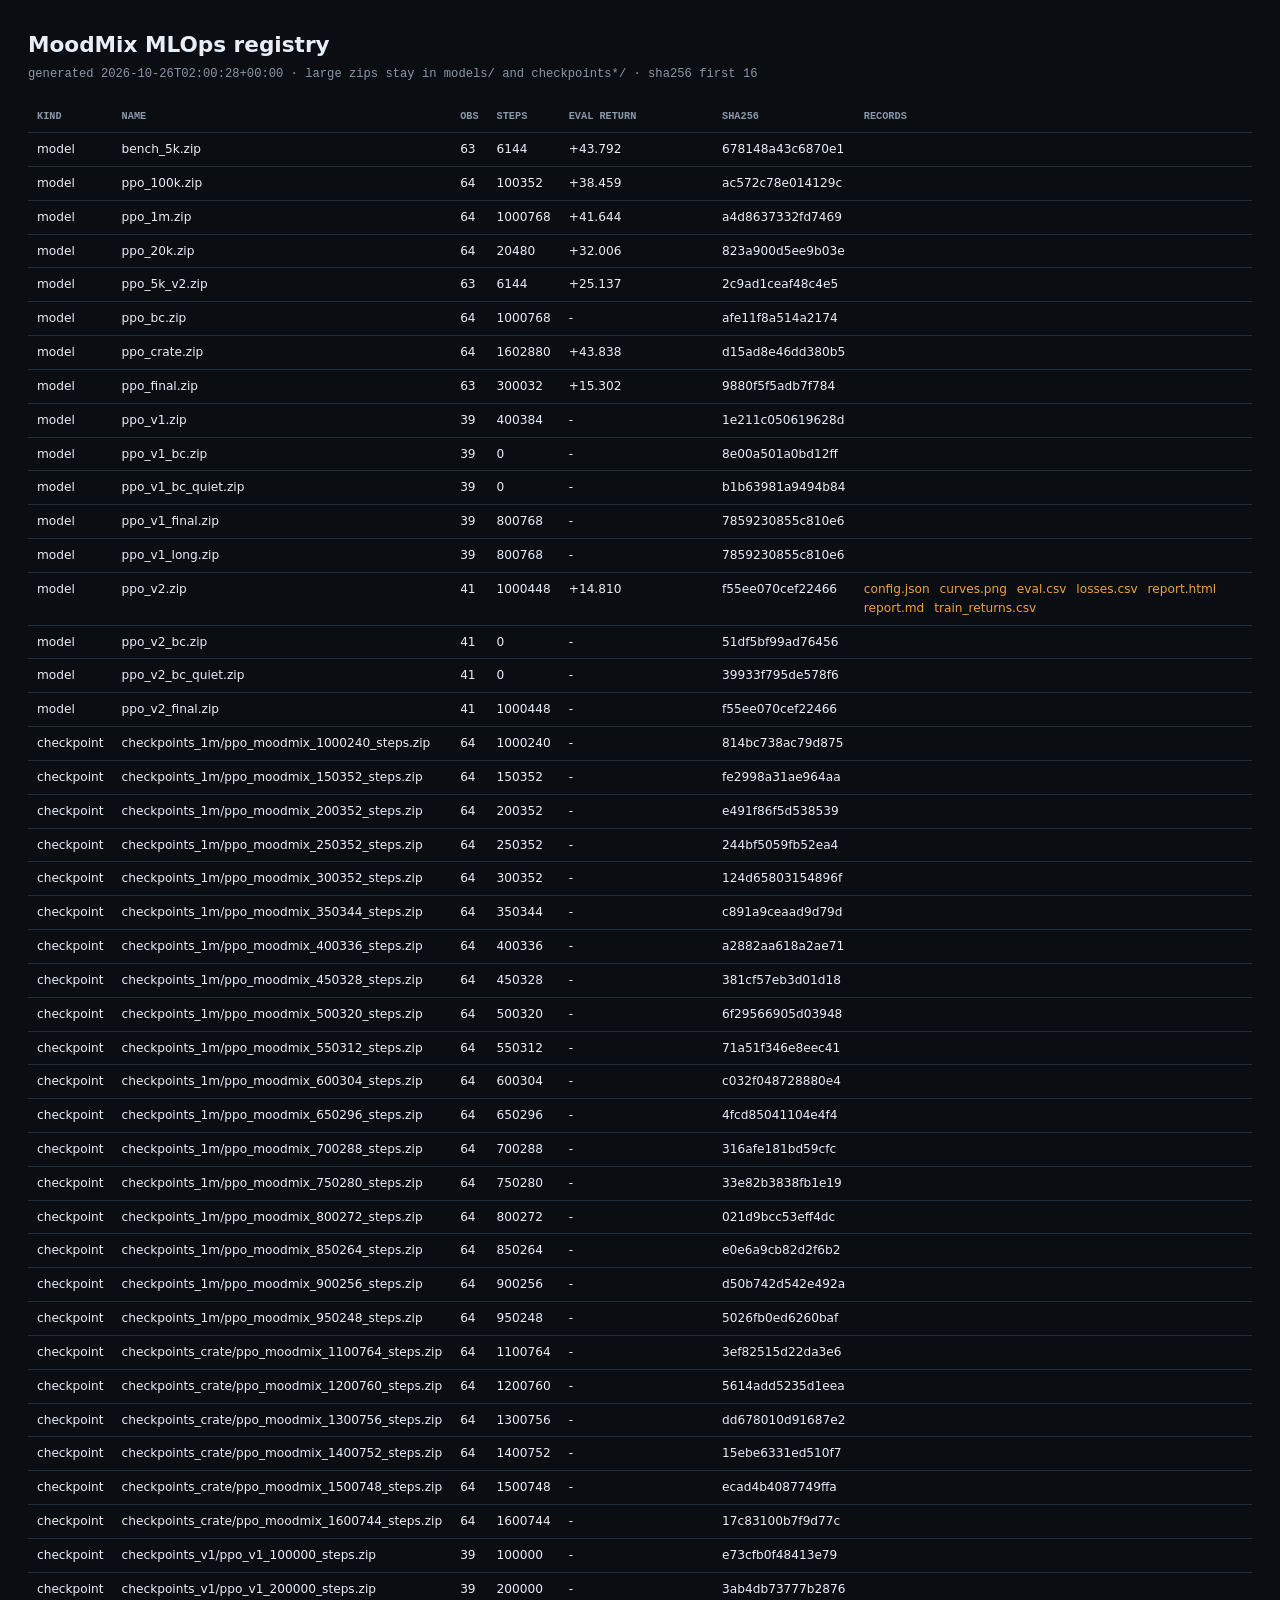
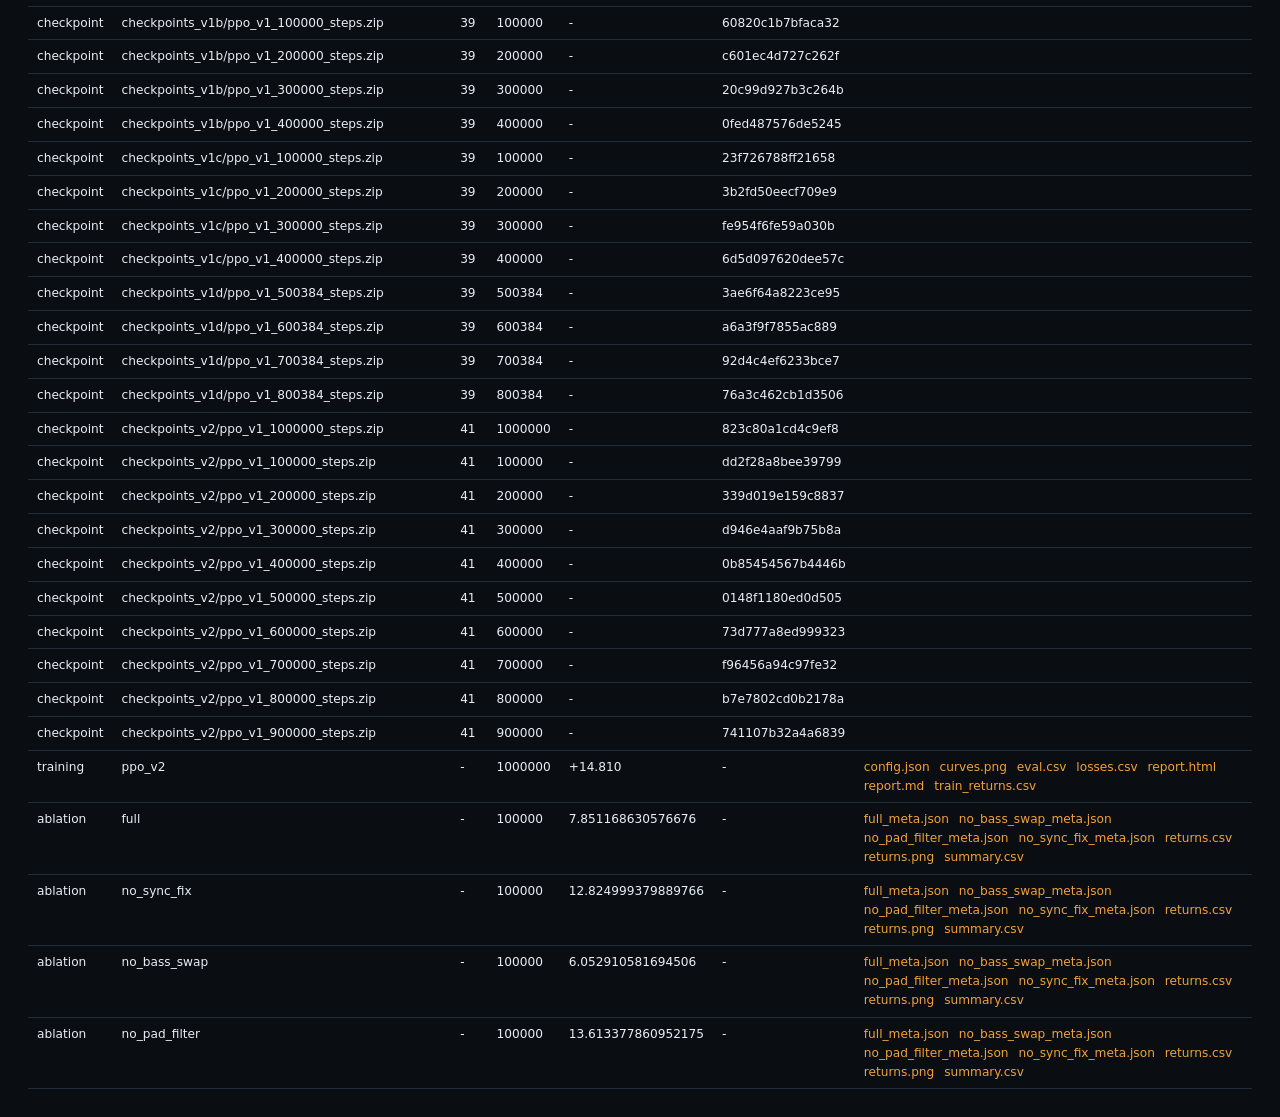
==== mlops/index.html @ 178e728e "Add vocal-aware DJSet-v2, folder scanning, MLOps registry and explainer - add vocal/lyric features, " ====
<!doctype html><html lang="en"><head><meta charset="utf-8">
<title>MoodMix MLOps registry</title>
<style>
body{background:#0a0d12;color:#e8eef6;font-family:system-ui,sans-serif;
margin:0;padding:28px;line-height:1.55}
.wrap{max-width:1400px;margin:0 auto} h1{font-size:1.35rem;margin:0 0 4px}
.sub{color:#8a97a8;font-family:ui-monospace,monospace;font-size:.76rem;
margin-bottom:18px} table{border-collapse:collapse;width:100%;font-size:.76rem}
th,td{border-bottom:1px solid #222d3b;padding:7px 9px;text-align:left;
vertical-align:top} th{font-family:ui-monospace,monospace;font-size:.64rem;
text-transform:uppercase;color:#8a97a8} a{color:#f0a13a;margin-right:6px;
text-decoration:none} a:hover{text-decoration:underline}
</style></head><body><div class="wrap">
<h1>MoodMix MLOps registry</h1>
<div class="sub">generated 2026-10-26T02:00:28+00:00 · large zips stay in models/ and checkpoints*/ · sha256 first 16</div>
<table><tr><th>kind</th><th>name</th><th>obs</th><th>steps</th>
<th>eval return</th><th>sha256</th><th>records</th></tr>
<tr><td>model</td><td>bench_5k.zip</td><td>63</td><td>6144</td><td>+43.792</td><td>678148a43c6870e1</td><td></td></tr><tr><td>model</td><td>ppo_100k.zip</td><td>64</td><td>100352</td><td>+38.459</td><td>ac572c78e014129c</td><td></td></tr><tr><td>model</td><td>ppo_1m.zip</td><td>64</td><td>1000768</td><td>+41.644</td><td>a4d8637332fd7469</td><td></td></tr><tr><td>model</td><td>ppo_20k.zip</td><td>64</td><td>20480</td><td>+32.006</td><td>823a900d5ee9b03e</td><td></td></tr><tr><td>model</td><td>ppo_5k_v2.zip</td><td>63</td><td>6144</td><td>+25.137</td><td>2c9ad1ceaf48c4e5</td><td></td></tr><tr><td>model</td><td>ppo_bc.zip</td><td>64</td><td>1000768</td><td>-</td><td>afe11f8a514a2174</td><td></td></tr><tr><td>model</td><td>ppo_crate.zip</td><td>64</td><td>1602880</td><td>+43.838</td><td>d15ad8e46dd380b5</td><td></td></tr><tr><td>model</td><td>ppo_final.zip</td><td>63</td><td>300032</td><td>+15.302</td><td>9880f5f5adb7f784</td><td></td></tr><tr><td>model</td><td>ppo_v1.zip</td><td>39</td><td>400384</td><td>-</td><td>1e211c050619628d</td><td></td></tr><tr><td>model</td><td>ppo_v1_bc.zip</td><td>39</td><td>0</td><td>-</td><td>8e00a501a0bd12ff</td><td></td></tr><tr><td>model</td><td>ppo_v1_bc_quiet.zip</td><td>39</td><td>0</td><td>-</td><td>b1b63981a9494b84</td><td></td></tr><tr><td>model</td><td>ppo_v1_final.zip</td><td>39</td><td>800768</td><td>-</td><td>7859230855c810e6</td><td></td></tr><tr><td>model</td><td>ppo_v1_long.zip</td><td>39</td><td>800768</td><td>-</td><td>7859230855c810e6</td><td></td></tr><tr><td>model</td><td>ppo_v2.zip</td><td>41</td><td>1000448</td><td>+14.810</td><td>f55ee070cef22466</td><td><a href='records/ppo_v2/config.json'>config.json</a> <a href='records/ppo_v2/curves.png'>curves.png</a> <a href='records/ppo_v2/eval.csv'>eval.csv</a> <a href='records/ppo_v2/losses.csv'>losses.csv</a> <a href='records/ppo_v2/report.html'>report.html</a> <a href='records/ppo_v2/report.md'>report.md</a> <a href='records/ppo_v2/train_returns.csv'>train_returns.csv</a> </td></tr><tr><td>model</td><td>ppo_v2_bc.zip</td><td>41</td><td>0</td><td>-</td><td>51df5bf99ad76456</td><td></td></tr><tr><td>model</td><td>ppo_v2_bc_quiet.zip</td><td>41</td><td>0</td><td>-</td><td>39933f795de578f6</td><td></td></tr><tr><td>model</td><td>ppo_v2_final.zip</td><td>41</td><td>1000448</td><td>-</td><td>f55ee070cef22466</td><td></td></tr><tr><td>checkpoint</td><td>checkpoints_1m/ppo_moodmix_1000240_steps.zip</td><td>64</td><td>1000240</td><td>-</td><td>814bc738ac79d875</td><td></td></tr><tr><td>checkpoint</td><td>checkpoints_1m/ppo_moodmix_150352_steps.zip</td><td>64</td><td>150352</td><td>-</td><td>fe2998a31ae964aa</td><td></td></tr><tr><td>checkpoint</td><td>checkpoints_1m/ppo_moodmix_200352_steps.zip</td><td>64</td><td>200352</td><td>-</td><td>e491f86f5d538539</td><td></td></tr><tr><td>checkpoint</td><td>checkpoints_1m/ppo_moodmix_250352_steps.zip</td><td>64</td><td>250352</td><td>-</td><td>244bf5059fb52ea4</td><td></td></tr><tr><td>checkpoint</td><td>checkpoints_1m/ppo_moodmix_300352_steps.zip</td><td>64</td><td>300352</td><td>-</td><td>124d65803154896f</td><td></td></tr><tr><td>checkpoint</td><td>checkpoints_1m/ppo_moodmix_350344_steps.zip</td><td>64</td><td>350344</td><td>-</td><td>c891a9ceaad9d79d</td><td></td></tr><tr><td>checkpoint</td><td>checkpoints_1m/ppo_moodmix_400336_steps.zip</td><td>64</td><td>400336</td><td>-</td><td>a2882aa618a2ae71</td><td></td></tr><tr><td>checkpoint</td><td>checkpoints_1m/ppo_moodmix_450328_steps.zip</td><td>64</td><td>450328</td><td>-</td><td>381cf57eb3d01d18</td><td></td></tr><tr><td>checkpoint</td><td>checkpoints_1m/ppo_moodmix_500320_steps.zip</td><td>64</td><td>500320</td><td>-</td><td>6f29566905d03948</td><td></td></tr><tr><td>checkpoint</td><td>checkpoints_1m/ppo_moodmix_550312_steps.zip</td><td>64</td><td>550312</td><td>-</td><td>71a51f346e8eec41</td><td></td></tr><tr><td>checkpoint</td><td>checkpoints_1m/ppo_moodmix_600304_steps.zip</td><td>64</td><td>600304</td><td>-</td><td>c032f048728880e4</td><td></td></tr><tr><td>checkpoint</td><td>checkpoints_1m/ppo_moodmix_650296_steps.zip</td><td>64</td><td>650296</td><td>-</td><td>4fcd85041104e4f4</td><td></td></tr><tr><td>checkpoint</td><td>checkpoints_1m/ppo_moodmix_700288_steps.zip</td><td>64</td><td>700288</td><td>-</td><td>316afe181bd59cfc</td><td></td></tr><tr><td>checkpoint</td><td>checkpoints_1m/ppo_moodmix_750280_steps.zip</td><td>64</td><td>750280</td><td>-</td><td>33e82b3838fb1e19</td><td></td></tr><tr><td>checkpoint</td><td>checkpoints_1m/ppo_moodmix_800272_steps.zip</td><td>64</td><td>800272</td><td>-</td><td>021d9bcc53eff4dc</td><td></td></tr><tr><td>checkpoint</td><td>checkpoints_1m/ppo_moodmix_850264_steps.zip</td><td>64</td><td>850264</td><td>-</td><td>e0e6a9cb82d2f6b2</td><td></td></tr><tr><td>checkpoint</td><td>checkpoints_1m/ppo_moodmix_900256_steps.zip</td><td>64</td><td>900256</td><td>-</td><td>d50b742d542e492a</td><td></td></tr><tr><td>checkpoint</td><td>checkpoints_1m/ppo_moodmix_950248_steps.zip</td><td>64</td><td>950248</td><td>-</td><td>5026fb0ed6260baf</td><td></td></tr><tr><td>checkpoint</td><td>checkpoints_crate/ppo_moodmix_1100764_steps.zip</td><td>64</td><td>1100764</td><td>-</td><td>3ef82515d22da3e6</td><td></td></tr><tr><td>checkpoint</td><td>checkpoints_crate/ppo_moodmix_1200760_steps.zip</td><td>64</td><td>1200760</td><td>-</td><td>5614add5235d1eea</td><td></td></tr><tr><td>checkpoint</td><td>checkpoints_crate/ppo_moodmix_1300756_steps.zip</td><td>64</td><td>1300756</td><td>-</td><td>dd678010d91687e2</td><td></td></tr><tr><td>checkpoint</td><td>checkpoints_crate/ppo_moodmix_1400752_steps.zip</td><td>64</td><td>1400752</td><td>-</td><td>15ebe6331ed510f7</td><td></td></tr><tr><td>checkpoint</td><td>checkpoints_crate/ppo_moodmix_1500748_steps.zip</td><td>64</td><td>1500748</td><td>-</td><td>ecad4b4087749ffa</td><td></td></tr><tr><td>checkpoint</td><td>checkpoints_crate/ppo_moodmix_1600744_steps.zip</td><td>64</td><td>1600744</td><td>-</td><td>17c83100b7f9d77c</td><td></td></tr><tr><td>checkpoint</td><td>checkpoints_v1/ppo_v1_100000_steps.zip</td><td>39</td><td>100000</td><td>-</td><td>e73cfb0f48413e79</td><td></td></tr><tr><td>checkpoint</td><td>checkpoints_v1/ppo_v1_200000_steps.zip</td><td>39</td><td>200000</td><td>-</td><td>3ab4db73777b2876</td><td></td></tr><tr><td>checkpoint</td><td>checkpoints_v1b/ppo_v1_100000_steps.zip</td><td>39</td><td>100000</td><td>-</td><td>60820c1b7bfaca32</td><td></td></tr><tr><td>checkpoint</td><td>checkpoints_v1b/ppo_v1_200000_steps.zip</td><td>39</td><td>200000</td><td>-</td><td>c601ec4d727c262f</td><td></td></tr><tr><td>checkpoint</td><td>checkpoints_v1b/ppo_v1_300000_steps.zip</td><td>39</td><td>300000</td><td>-</td><td>20c99d927b3c264b</td><td></td></tr><tr><td>checkpoint</td><td>checkpoints_v1b/ppo_v1_400000_steps.zip</td><td>39</td><td>400000</td><td>-</td><td>0fed487576de5245</td><td></td></tr><tr><td>checkpoint</td><td>checkpoints_v1c/ppo_v1_100000_steps.zip</td><td>39</td><td>100000</td><td>-</td><td>23f726788ff21658</td><td></td></tr><tr><td>checkpoint</td><td>checkpoints_v1c/ppo_v1_200000_steps.zip</td><td>39</td><td>200000</td><td>-</td><td>3b2fd50eecf709e9</td><td></td></tr><tr><td>checkpoint</td><td>checkpoints_v1c/ppo_v1_300000_steps.zip</td><td>39</td><td>300000</td><td>-</td><td>fe954f6fe59a030b</td><td></td></tr><tr><td>checkpoint</td><td>checkpoints_v1c/ppo_v1_400000_steps.zip</td><td>39</td><td>400000</td><td>-</td><td>6d5d097620dee57c</td><td></td></tr><tr><td>checkpoint</td><td>checkpoints_v1d/ppo_v1_500384_steps.zip</td><td>39</td><td>500384</td><td>-</td><td>3ae6f64a8223ce95</td><td></td></tr><tr><td>checkpoint</td><td>checkpoints_v1d/ppo_v1_600384_steps.zip</td><td>39</td><td>600384</td><td>-</td><td>a6a3f9f7855ac889</td><td></td></tr><tr><td>checkpoint</td><td>checkpoints_v1d/ppo_v1_700384_steps.zip</td><td>39</td><td>700384</td><td>-</td><td>92d4c4ef6233bce7</td><td></td></tr><tr><td>checkpoint</td><td>checkpoints_v1d/ppo_v1_800384_steps.zip</td><td>39</td><td>800384</td><td>-</td><td>76a3c462cb1d3506</td><td></td></tr><tr><td>checkpoint</td><td>checkpoints_v2/ppo_v1_1000000_steps.zip</td><td>41</td><td>1000000</td><td>-</td><td>823c80a1cd4c9ef8</td><td></td></tr><tr><td>checkpoint</td><td>checkpoints_v2/ppo_v1_100000_steps.zip</td><td>41</td><td>100000</td><td>-</td><td>dd2f28a8bee39799</td><td></td></tr><tr><td>checkpoint</td><td>checkpoints_v2/ppo_v1_200000_steps.zip</td><td>41</td><td>200000</td><td>-</td><td>339d019e159c8837</td><td></td></tr><tr><td>checkpoint</td><td>checkpoints_v2/ppo_v1_300000_steps.zip</td><td>41</td><td>300000</td><td>-</td><td>d946e4aaf9b75b8a</td><td></td></tr><tr><td>checkpoint</td><td>checkpoints_v2/ppo_v1_400000_steps.zip</td><td>41</td><td>400000</td><td>-</td><td>0b85454567b4446b</td><td></td></tr><tr><td>checkpoint</td><td>checkpoints_v2/ppo_v1_500000_steps.zip</td><td>41</td><td>500000</td><td>-</td><td>0148f1180ed0d505</td><td></td></tr><tr><td>checkpoint</td><td>checkpoints_v2/ppo_v1_600000_steps.zip</td><td>41</td><td>600000</td><td>-</td><td>73d777a8ed999323</td><td></td></tr><tr><td>checkpoint</td><td>checkpoints_v2/ppo_v1_700000_steps.zip</td><td>41</td><td>700000</td><td>-</td><td>f96456a94c97fe32</td><td></td></tr><tr><td>checkpoint</td><td>checkpoints_v2/ppo_v1_800000_steps.zip</td><td>41</td><td>800000</td><td>-</td><td>b7e7802cd0b2178a</td><td></td></tr><tr><td>checkpoint</td><td>checkpoints_v2/ppo_v1_900000_steps.zip</td><td>41</td><td>900000</td><td>-</td><td>741107b32a4a6839</td><td></td></tr><tr><td>training</td><td>ppo_v2</td><td>-</td><td>1000000</td><td>+14.810</td><td>-</td><td><a href='records/ppo_v2/config.json'>config.json</a> <a href='records/ppo_v2/curves.png'>curves.png</a> <a href='records/ppo_v2/eval.csv'>eval.csv</a> <a href='records/ppo_v2/losses.csv'>losses.csv</a> <a href='records/ppo_v2/report.html'>report.html</a> <a href='records/ppo_v2/report.md'>report.md</a> <a href='records/ppo_v2/train_returns.csv'>train_returns.csv</a> </td></tr><tr><td>ablation</td><td>full</td><td>-</td><td>100000</td><td>7.851168630576676</td><td>-</td><td><a href='records/ablation/full_meta.json'>full_meta.json</a> <a href='records/ablation/no_bass_swap_meta.json'>no_bass_swap_meta.json</a> <a href='records/ablation/no_pad_filter_meta.json'>no_pad_filter_meta.json</a> <a href='records/ablation/no_sync_fix_meta.json'>no_sync_fix_meta.json</a> <a href='records/ablation/returns.csv'>returns.csv</a> <a href='records/ablation/returns.png'>returns.png</a> <a href='records/ablation/summary.csv'>summary.csv</a> </td></tr><tr><td>ablation</td><td>no_sync_fix</td><td>-</td><td>100000</td><td>12.824999379889766</td><td>-</td><td><a href='records/ablation/full_meta.json'>full_meta.json</a> <a href='records/ablation/no_bass_swap_meta.json'>no_bass_swap_meta.json</a> <a href='records/ablation/no_pad_filter_meta.json'>no_pad_filter_meta.json</a> <a href='records/ablation/no_sync_fix_meta.json'>no_sync_fix_meta.json</a> <a href='records/ablation/returns.csv'>returns.csv</a> <a href='records/ablation/returns.png'>returns.png</a> <a href='records/ablation/summary.csv'>summary.csv</a> </td></tr><tr><td>ablation</td><td>no_bass_swap</td><td>-</td><td>100000</td><td>6.052910581694506</td><td>-</td><td><a href='records/ablation/full_meta.json'>full_meta.json</a> <a href='records/ablation/no_bass_swap_meta.json'>no_bass_swap_meta.json</a> <a href='records/ablation/no_pad_filter_meta.json'>no_pad_filter_meta.json</a> <a href='records/ablation/no_sync_fix_meta.json'>no_sync_fix_meta.json</a> <a href='records/ablation/returns.csv'>returns.csv</a> <a href='records/ablation/returns.png'>returns.png</a> <a href='records/ablation/summary.csv'>summary.csv</a> </td></tr><tr><td>ablation</td><td>no_pad_filter</td><td>-</td><td>100000</td><td>13.613377860952175</td><td>-</td><td><a href='records/ablation/full_meta.json'>full_meta.json</a> <a href='records/ablation/no_bass_swap_meta.json'>no_bass_swap_meta.json</a> <a href='records/ablation/no_pad_filter_meta.json'>no_pad_filter_meta.json</a> <a href='records/ablation/no_sync_fix_meta.json'>no_sync_fix_meta.json</a> <a href='records/ablation/returns.csv'>returns.csv</a> <a href='records/ablation/returns.png'>returns.png</a> <a href='records/ablation/summary.csv'>summary.csv</a> </td></tr>
</table></div></body></html>
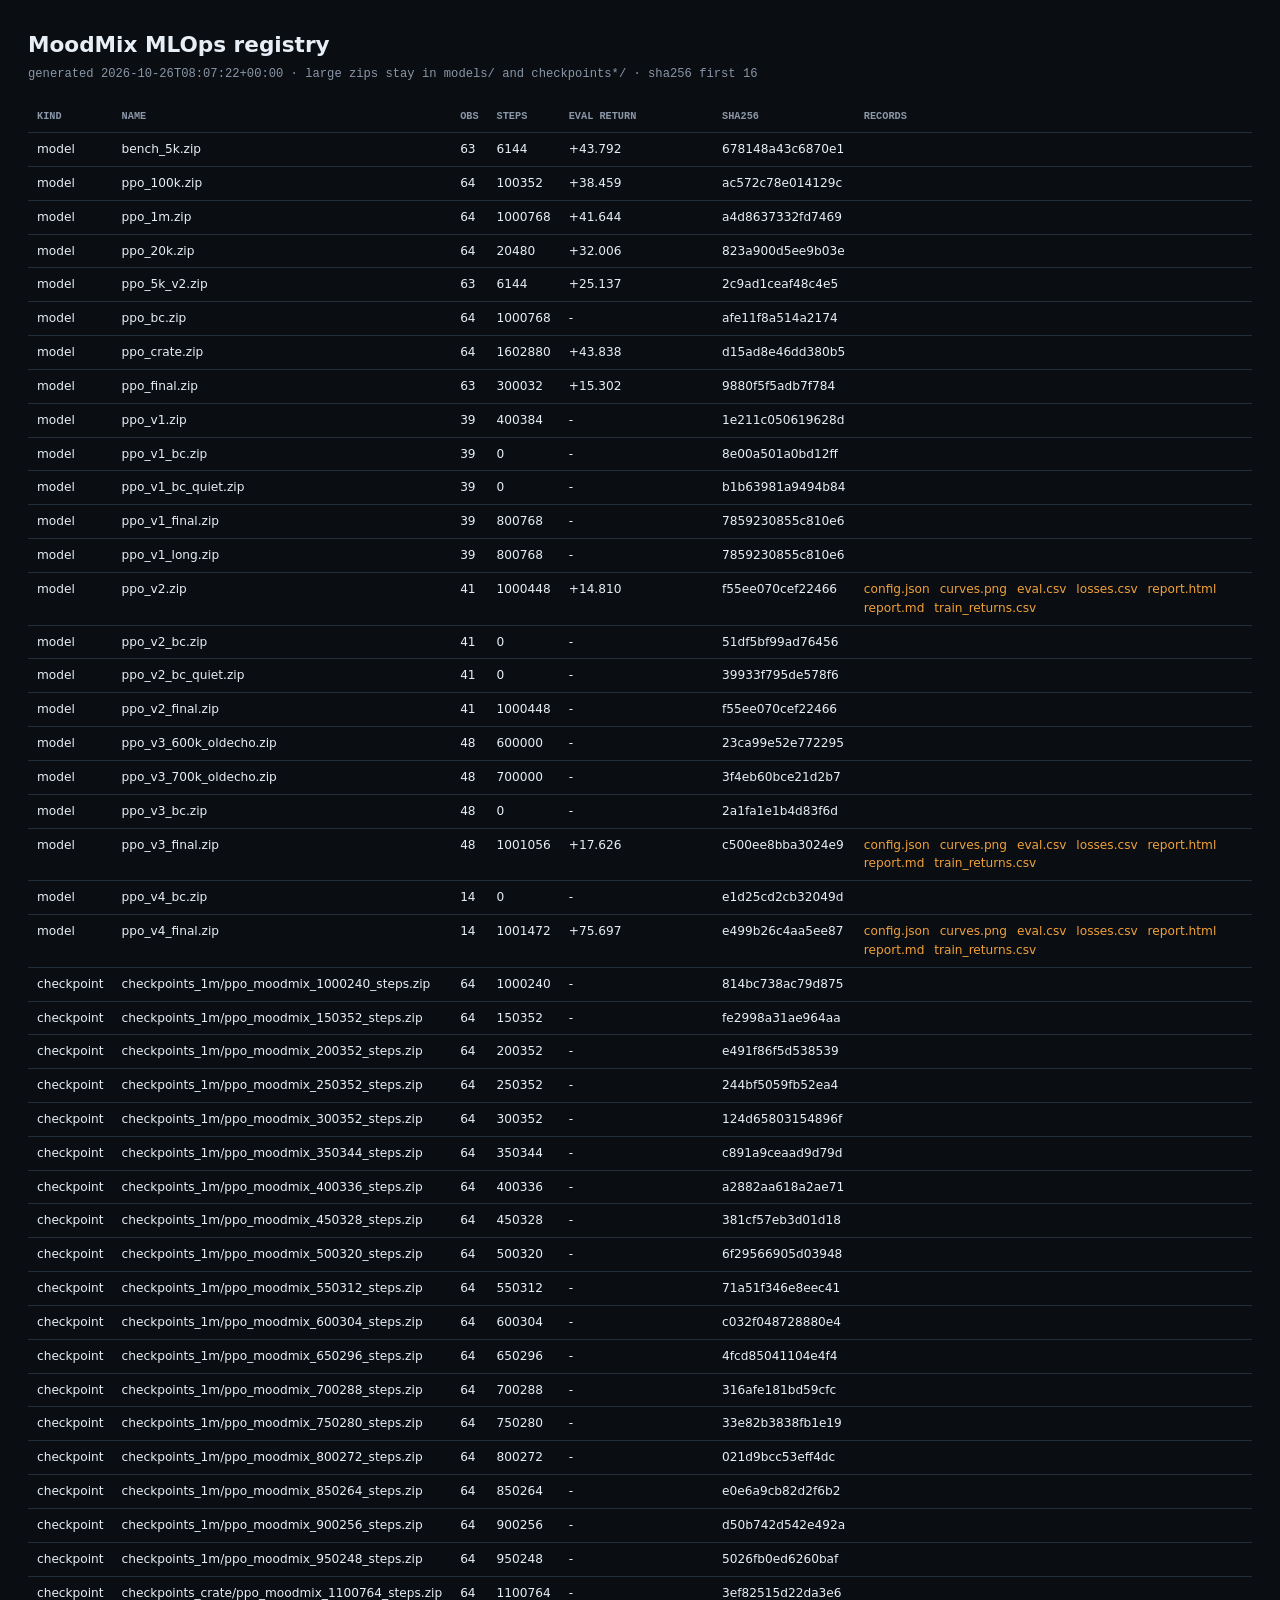
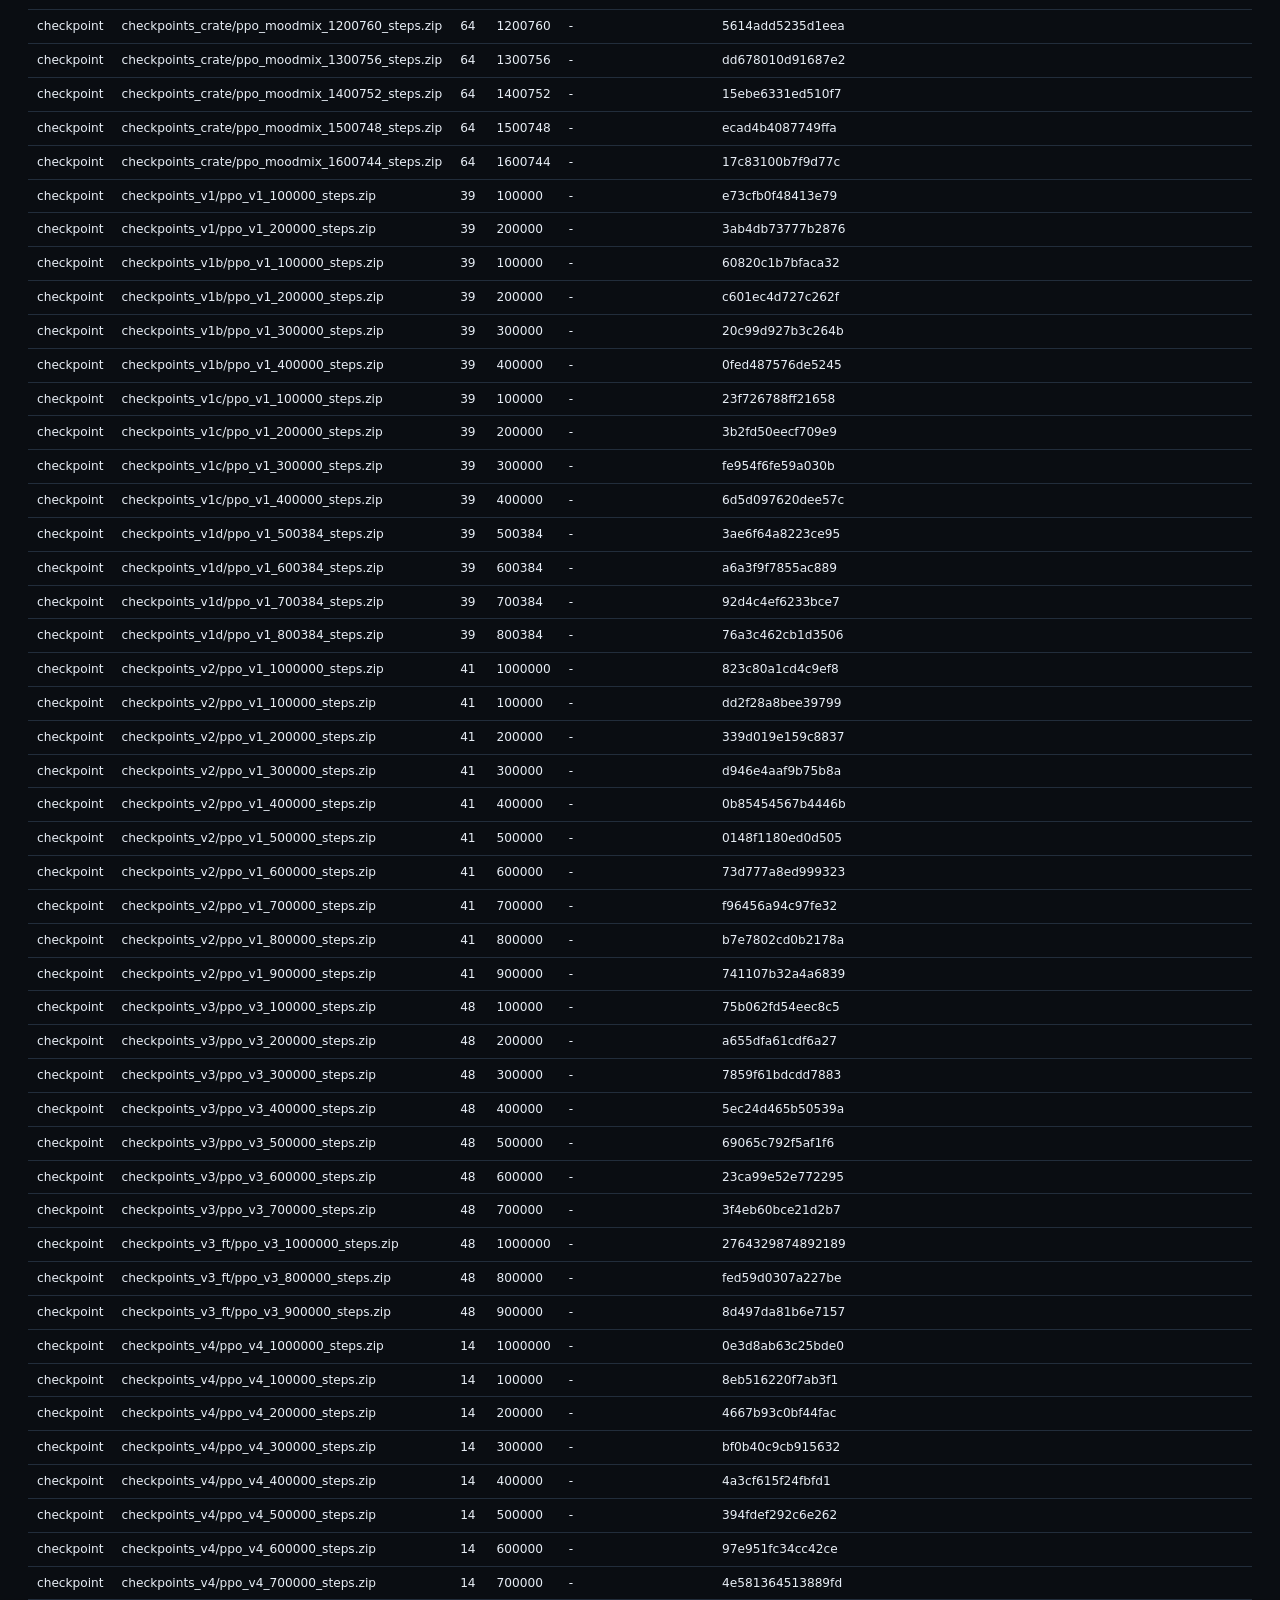
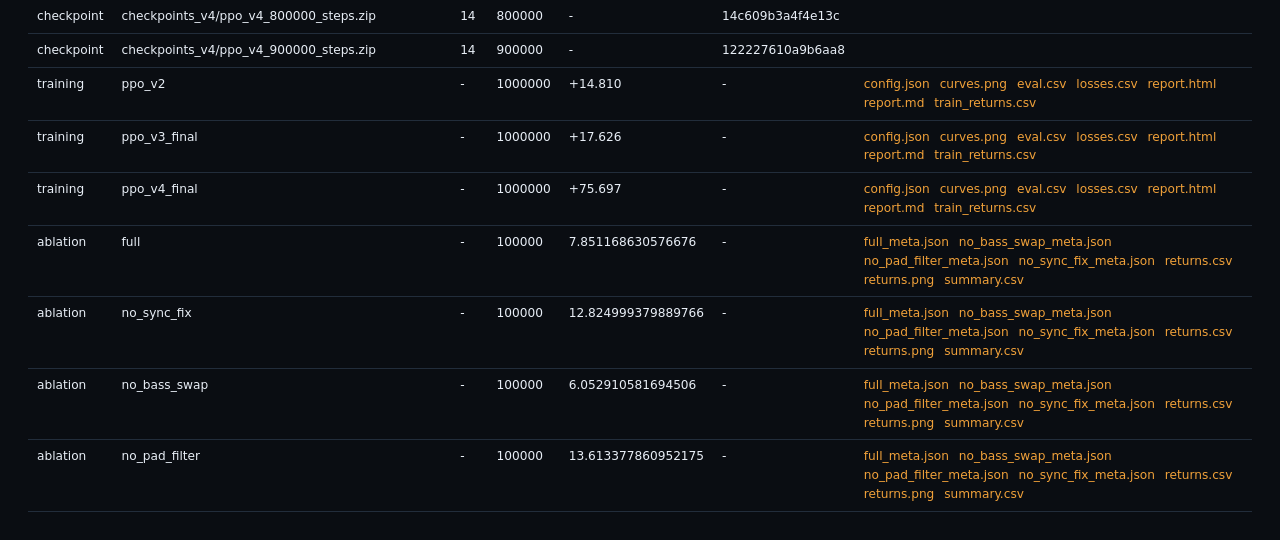
==== commit 1f20520e: "Add DJSet-v3, stem-remix v4, Spotify v2 import and transition-only booth DJSet-v3 adds drum stems, e" ====
--- a/mlops/index.html
+++ b/mlops/index.html
@@ -12,8 +12,8 @@
 text-decoration:none} a:hover{text-decoration:underline}
 </style></head><body><div class="wrap">
 <h1>MoodMix MLOps registry</h1>
-<div class="sub">generated 2026-10-26T02:00:28+00:00 · large zips stay in models/ and checkpoints*/ · sha256 first 16</div>
+<div class="sub">generated 2026-10-26T08:07:22+00:00 · large zips stay in models/ and checkpoints*/ · sha256 first 16</div>
 <table><tr><th>kind</th><th>name</th><th>obs</th><th>steps</th>
 <th>eval return</th><th>sha256</th><th>records</th></tr>
-<tr><td>model</td><td>bench_5k.zip</td><td>63</td><td>6144</td><td>+43.792</td><td>678148a43c6870e1</td><td></td></tr><tr><td>model</td><td>ppo_100k.zip</td><td>64</td><td>100352</td><td>+38.459</td><td>ac572c78e014129c</td><td></td></tr><tr><td>model</td><td>ppo_1m.zip</td><td>64</td><td>1000768</td><td>+41.644</td><td>a4d8637332fd7469</td><td></td></tr><tr><td>model</td><td>ppo_20k.zip</td><td>64</td><td>20480</td><td>+32.006</td><td>823a900d5ee9b03e</td><td></td></tr><tr><td>model</td><td>ppo_5k_v2.zip</td><td>63</td><td>6144</td><td>+25.137</td><td>2c9ad1ceaf48c4e5</td><td></td></tr><tr><td>model</td><td>ppo_bc.zip</td><td>64</td><td>1000768</td><td>-</td><td>afe11f8a514a2174</td><td></td></tr><tr><td>model</td><td>ppo_crate.zip</td><td>64</td><td>1602880</td><td>+43.838</td><td>d15ad8e46dd380b5</td><td></td></tr><tr><td>model</td><td>ppo_final.zip</td><td>63</td><td>300032</td><td>+15.302</td><td>9880f5f5adb7f784</td><td></td></tr><tr><td>model</td><td>ppo_v1.zip</td><td>39</td><td>400384</td><td>-</td><td>1e211c050619628d</td><td></td></tr><tr><td>model</td><td>ppo_v1_bc.zip</td><td>39</td><td>0</td><td>-</td><td>8e00a501a0bd12ff</td><td></td></tr><tr><td>model</td><td>ppo_v1_bc_quiet.zip</td><td>39</td><td>0</td><td>-</td><td>b1b63981a9494b84</td><td></td></tr><tr><td>model</td><td>ppo_v1_final.zip</td><td>39</td><td>800768</td><td>-</td><td>7859230855c810e6</td><td></td></tr><tr><td>model</td><td>ppo_v1_long.zip</td><td>39</td><td>800768</td><td>-</td><td>7859230855c810e6</td><td></td></tr><tr><td>model</td><td>ppo_v2.zip</td><td>41</td><td>1000448</td><td>+14.810</td><td>f55ee070cef22466</td><td><a href='records/ppo_v2/config.json'>config.json</a> <a href='records/ppo_v2/curves.png'>curves.png</a> <a href='records/ppo_v2/eval.csv'>eval.csv</a> <a href='records/ppo_v2/losses.csv'>losses.csv</a> <a href='records/ppo_v2/report.html'>report.html</a> <a href='records/ppo_v2/report.md'>report.md</a> <a href='records/ppo_v2/train_returns.csv'>train_returns.csv</a> </td></tr><tr><td>model</td><td>ppo_v2_bc.zip</td><td>41</td><td>0</td><td>-</td><td>51df5bf99ad76456</td><td></td></tr><tr><td>model</td><td>ppo_v2_bc_quiet.zip</td><td>41</td><td>0</td><td>-</td><td>39933f795de578f6</td><td></td></tr><tr><td>model</td><td>ppo_v2_final.zip</td><td>41</td><td>1000448</td><td>-</td><td>f55ee070cef22466</td><td></td></tr><tr><td>checkpoint</td><td>checkpoints_1m/ppo_moodmix_1000240_steps.zip</td><td>64</td><td>1000240</td><td>-</td><td>814bc738ac79d875</td><td></td></tr><tr><td>checkpoint</td><td>checkpoints_1m/ppo_moodmix_150352_steps.zip</td><td>64</td><td>150352</td><td>-</td><td>fe2998a31ae964aa</td><td></td></tr><tr><td>checkpoint</td><td>checkpoints_1m/ppo_moodmix_200352_steps.zip</td><td>64</td><td>200352</td><td>-</td><td>e491f86f5d538539</td><td></td></tr><tr><td>checkpoint</td><td>checkpoints_1m/ppo_moodmix_250352_steps.zip</td><td>64</td><td>250352</td><td>-</td><td>244bf5059fb52ea4</td><td></td></tr><tr><td>checkpoint</td><td>checkpoints_1m/ppo_moodmix_300352_steps.zip</td><td>64</td><td>300352</td><td>-</td><td>124d65803154896f</td><td></td></tr><tr><td>checkpoint</td><td>checkpoints_1m/ppo_moodmix_350344_steps.zip</td><td>64</td><td>350344</td><td>-</td><td>c891a9ceaad9d79d</td><td></td></tr><tr><td>checkpoint</td><td>checkpoints_1m/ppo_moodmix_400336_steps.zip</td><td>64</td><td>400336</td><td>-</td><td>a2882aa618a2ae71</td><td></td></tr><tr><td>checkpoint</td><td>checkpoints_1m/ppo_moodmix_450328_steps.zip</td><td>64</td><td>450328</td><td>-</td><td>381cf57eb3d01d18</td><td></td></tr><tr><td>checkpoint</td><td>checkpoints_1m/ppo_moodmix_500320_steps.zip</td><td>64</td><td>500320</td><td>-</td><td>6f29566905d03948</td><td></td></tr><tr><td>checkpoint</td><td>checkpoints_1m/ppo_moodmix_550312_steps.zip</td><td>64</td><td>550312</td><td>-</td><td>71a51f346e8eec41</td><td></td></tr><tr><td>checkpoint</td><td>checkpoints_1m/ppo_moodmix_600304_steps.zip</td><td>64</td><td>600304</td><td>-</td><td>c032f048728880e4</td><td></td></tr><tr><td>checkpoint</td><td>checkpoints_1m/ppo_moodmix_650296_steps.zip</td><td>64</td><td>650296</td><td>-</td><td>4fcd85041104e4f4</td><td></td></tr><tr><td>checkpoint</td><td>checkpoints_1m/ppo_moodmix_700288_steps.zip</td><td>64</td><td>700288</td><td>-</td><td>316afe181bd59cfc</td><td></td></tr><tr><td>checkpoint</td><td>checkpoints_1m/ppo_moodmix_750280_steps.zip</td><td>64</td><td>750280</td><td>-</td><td>33e82b3838fb1e19</td><td></td></tr><tr><td>checkpoint</td><td>checkpoints_1m/ppo_moodmix_800272_steps.zip</td><td>64</td><td>800272</td><td>-</td><td>021d9bcc53eff4dc</td><td></td></tr><tr><td>checkpoint</td><td>checkpoints_1m/ppo_moodmix_850264_steps.zip</td><td>64</td><td>850264</td><td>-</td><td>e0e6a9cb82d2f6b2</td><td></td></tr><tr><td>checkpoint</td><td>checkpoints_1m/ppo_moodmix_900256_steps.zip</td><td>64</td><td>900256</td><td>-</td><td>d50b742d542e492a</td><td></td></tr><tr><td>checkpoint</td><td>checkpoints_1m/ppo_moodmix_950248_steps.zip</td><td>64</td><td>950248</td><td>-</td><td>5026fb0ed6260baf</td><td></td></tr><tr><td>checkpoint</td><td>checkpoints_crate/ppo_moodmix_1100764_steps.zip</td><td>64</td><td>1100764</td><td>-</td><td>3ef82515d22da3e6</td><td></td></tr><tr><td>checkpoint</td><td>checkpoints_crate/ppo_moodmix_1200760_steps.zip</td><td>64</td><td>1200760</td><td>-</td><td>5614add5235d1eea</td><td></td></tr><tr><td>checkpoint</td><td>checkpoints_crate/ppo_moodmix_1300756_steps.zip</td><td>64</td><td>1300756</td><td>-</td><td>dd678010d91687e2</td><td></td></tr><tr><td>checkpoint</td><td>checkpoints_crate/ppo_moodmix_1400752_steps.zip</td><td>64</td><td>1400752</td><td>-</td><td>15ebe6331ed510f7</td><td></td></tr><tr><td>checkpoint</td><td>checkpoints_crate/ppo_moodmix_1500748_steps.zip</td><td>64</td><td>1500748</td><td>-</td><td>ecad4b4087749ffa</td><td></td></tr><tr><td>checkpoint</td><td>checkpoints_crate/ppo_moodmix_1600744_steps.zip</td><td>64</td><td>1600744</td><td>-</td><td>17c83100b7f9d77c</td><td></td></tr><tr><td>checkpoint</td><td>checkpoints_v1/ppo_v1_100000_steps.zip</td><td>39</td><td>100000</td><td>-</td><td>e73cfb0f48413e79</td><td></td></tr><tr><td>checkpoint</td><td>checkpoints_v1/ppo_v1_200000_steps.zip</td><td>39</td><td>200000</td><td>-</td><td>3ab4db73777b2876</td><td></td></tr><tr><td>checkpoint</td><td>checkpoints_v1b/ppo_v1_100000_steps.zip</td><td>39</td><td>100000</td><td>-</td><td>60820c1b7bfaca32</td><td></td></tr><tr><td>checkpoint</td><td>checkpoints_v1b/ppo_v1_200000_steps.zip</td><td>39</td><td>200000</td><td>-</td><td>c601ec4d727c262f</td><td></td></tr><tr><td>checkpoint</td><td>checkpoints_v1b/ppo_v1_300000_steps.zip</td><td>39</td><td>300000</td><td>-</td><td>20c99d927b3c264b</td><td></td></tr><tr><td>checkpoint</td><td>checkpoints_v1b/ppo_v1_400000_steps.zip</td><td>39</td><td>400000</td><td>-</td><td>0fed487576de5245</td><td></td></tr><tr><td>checkpoint</td><td>checkpoints_v1c/ppo_v1_100000_steps.zip</td><td>39</td><td>100000</td><td>-</td><td>23f726788ff21658</td><td></td></tr><tr><td>checkpoint</td><td>checkpoints_v1c/ppo_v1_200000_steps.zip</td><td>39</td><td>200000</td><td>-</td><td>3b2fd50eecf709e9</td><td></td></tr><tr><td>checkpoint</td><td>checkpoints_v1c/ppo_v1_300000_steps.zip</td><td>39</td><td>300000</td><td>-</td><td>fe954f6fe59a030b</td><td></td></tr><tr><td>checkpoint</td><td>checkpoints_v1c/ppo_v1_400000_steps.zip</td><td>39</td><td>400000</td><td>-</td><td>6d5d097620dee57c</td><td></td></tr><tr><td>checkpoint</td><td>checkpoints_v1d/ppo_v1_500384_steps.zip</td><td>39</td><td>500384</td><td>-</td><td>3ae6f64a8223ce95</td><td></td></tr><tr><td>checkpoint</td><td>checkpoints_v1d/ppo_v1_600384_steps.zip</td><td>39</td><td>600384</td><td>-</td><td>a6a3f9f7855ac889</td><td></td></tr><tr><td>checkpoint</td><td>checkpoints_v1d/ppo_v1_700384_steps.zip</td><td>39</td><td>700384</td><td>-</td><td>92d4c4ef6233bce7</td><td></td></tr><tr><td>checkpoint</td><td>checkpoints_v1d/ppo_v1_800384_steps.zip</td><td>39</td><td>800384</td><td>-</td><td>76a3c462cb1d3506</td><td></td></tr><tr><td>checkpoint</td><td>checkpoints_v2/ppo_v1_1000000_steps.zip</td><td>41</td><td>1000000</td><td>-</td><td>823c80a1cd4c9ef8</td><td></td></tr><tr><td>checkpoint</td><td>checkpoints_v2/ppo_v1_100000_steps.zip</td><td>41</td><td>100000</td><td>-</td><td>dd2f28a8bee39799</td><td></td></tr><tr><td>checkpoint</td><td>checkpoints_v2/ppo_v1_200000_steps.zip</td><td>41</td><td>200000</td><td>-</td><td>339d019e159c8837</td><td></td></tr><tr><td>checkpoint</td><td>checkpoints_v2/ppo_v1_300000_steps.zip</td><td>41</td><td>300000</td><td>-</td><td>d946e4aaf9b75b8a</td><td></td></tr><tr><td>checkpoint</td><td>checkpoints_v2/ppo_v1_400000_steps.zip</td><td>41</td><td>400000</td><td>-</td><td>0b85454567b4446b</td><td></td></tr><tr><td>checkpoint</td><td>checkpoints_v2/ppo_v1_500000_steps.zip</td><td>41</td><td>500000</td><td>-</td><td>0148f1180ed0d505</td><td></td></tr><tr><td>checkpoint</td><td>checkpoints_v2/ppo_v1_600000_steps.zip</td><td>41</td><td>600000</td><td>-</td><td>73d777a8ed999323</td><td></td></tr><tr><td>checkpoint</td><td>checkpoints_v2/ppo_v1_700000_steps.zip</td><td>41</td><td>700000</td><td>-</td><td>f96456a94c97fe32</td><td></td></tr><tr><td>checkpoint</td><td>checkpoints_v2/ppo_v1_800000_steps.zip</td><td>41</td><td>800000</td><td>-</td><td>b7e7802cd0b2178a</td><td></td></tr><tr><td>checkpoint</td><td>checkpoints_v2/ppo_v1_900000_steps.zip</td><td>41</td><td>900000</td><td>-</td><td>741107b32a4a6839</td><td></td></tr><tr><td>training</td><td>ppo_v2</td><td>-</td><td>1000000</td><td>+14.810</td><td>-</td><td><a href='records/ppo_v2/config.json'>config.json</a> <a href='records/ppo_v2/curves.png'>curves.png</a> <a href='records/ppo_v2/eval.csv'>eval.csv</a> <a href='records/ppo_v2/losses.csv'>losses.csv</a> <a href='records/ppo_v2/report.html'>report.html</a> <a href='records/ppo_v2/report.md'>report.md</a> <a href='records/ppo_v2/train_returns.csv'>train_returns.csv</a> </td></tr><tr><td>ablation</td><td>full</td><td>-</td><td>100000</td><td>7.851168630576676</td><td>-</td><td><a href='records/ablation/full_meta.json'>full_meta.json</a> <a href='records/ablation/no_bass_swap_meta.json'>no_bass_swap_meta.json</a> <a href='records/ablation/no_pad_filter_meta.json'>no_pad_filter_meta.json</a> <a href='records/ablation/no_sync_fix_meta.json'>no_sync_fix_meta.json</a> <a href='records/ablation/returns.csv'>returns.csv</a> <a href='records/ablation/returns.png'>returns.png</a> <a href='records/ablation/summary.csv'>summary.csv</a> </td></tr><tr><td>ablation</td><td>no_sync_fix</td><td>-</td><td>100000</td><td>12.824999379889766</td><td>-</td><td><a href='records/ablation/full_meta.json'>full_meta.json</a> <a href='records/ablation/no_bass_swap_meta.json'>no_bass_swap_meta.json</a> <a href='records/ablation/no_pad_filter_meta.json'>no_pad_filter_meta.json</a> <a href='records/ablation/no_sync_fix_meta.json'>no_sync_fix_meta.json</a> <a href='records/ablation/returns.csv'>returns.csv</a> <a href='records/ablation/returns.png'>returns.png</a> <a href='records/ablation/summary.csv'>summary.csv</a> </td></tr><tr><td>ablation</td><td>no_bass_swap</td><td>-</td><td>100000</td><td>6.052910581694506</td><td>-</td><td><a href='records/ablation/full_meta.json'>full_meta.json</a> <a href='records/ablation/no_bass_swap_meta.json'>no_bass_swap_meta.json</a> <a href='records/ablation/no_pad_filter_meta.json'>no_pad_filter_meta.json</a> <a href='records/ablation/no_sync_fix_meta.json'>no_sync_fix_meta.json</a> <a href='records/ablation/returns.csv'>returns.csv</a> <a href='records/ablation/returns.png'>returns.png</a> <a href='records/ablation/summary.csv'>summary.csv</a> </td></tr><tr><td>ablation</td><td>no_pad_filter</td><td>-</td><td>100000</td><td>13.613377860952175</td><td>-</td><td><a href='records/ablation/full_meta.json'>full_meta.json</a> <a href='records/ablation/no_bass_swap_meta.json'>no_bass_swap_meta.json</a> <a href='records/ablation/no_pad_filter_meta.json'>no_pad_filter_meta.json</a> <a href='records/ablation/no_sync_fix_meta.json'>no_sync_fix_meta.json</a> <a href='records/ablation/returns.csv'>returns.csv</a> <a href='records/ablation/returns.png'>returns.png</a> <a href='records/ablation/summary.csv'>summary.csv</a> </td></tr>
+<tr><td>model</td><td>bench_5k.zip</td><td>63</td><td>6144</td><td>+43.792</td><td>678148a43c6870e1</td><td></td></tr><tr><td>model</td><td>ppo_100k.zip</td><td>64</td><td>100352</td><td>+38.459</td><td>ac572c78e014129c</td><td></td></tr><tr><td>model</td><td>ppo_1m.zip</td><td>64</td><td>1000768</td><td>+41.644</td><td>a4d8637332fd7469</td><td></td></tr><tr><td>model</td><td>ppo_20k.zip</td><td>64</td><td>20480</td><td>+32.006</td><td>823a900d5ee9b03e</td><td></td></tr><tr><td>model</td><td>ppo_5k_v2.zip</td><td>63</td><td>6144</td><td>+25.137</td><td>2c9ad1ceaf48c4e5</td><td></td></tr><tr><td>model</td><td>ppo_bc.zip</td><td>64</td><td>1000768</td><td>-</td><td>afe11f8a514a2174</td><td></td></tr><tr><td>model</td><td>ppo_crate.zip</td><td>64</td><td>1602880</td><td>+43.838</td><td>d15ad8e46dd380b5</td><td></td></tr><tr><td>model</td><td>ppo_final.zip</td><td>63</td><td>300032</td><td>+15.302</td><td>9880f5f5adb7f784</td><td></td></tr><tr><td>model</td><td>ppo_v1.zip</td><td>39</td><td>400384</td><td>-</td><td>1e211c050619628d</td><td></td></tr><tr><td>model</td><td>ppo_v1_bc.zip</td><td>39</td><td>0</td><td>-</td><td>8e00a501a0bd12ff</td><td></td></tr><tr><td>model</td><td>ppo_v1_bc_quiet.zip</td><td>39</td><td>0</td><td>-</td><td>b1b63981a9494b84</td><td></td></tr><tr><td>model</td><td>ppo_v1_final.zip</td><td>39</td><td>800768</td><td>-</td><td>7859230855c810e6</td><td></td></tr><tr><td>model</td><td>ppo_v1_long.zip</td><td>39</td><td>800768</td><td>-</td><td>7859230855c810e6</td><td></td></tr><tr><td>model</td><td>ppo_v2.zip</td><td>41</td><td>1000448</td><td>+14.810</td><td>f55ee070cef22466</td><td><a href='records/ppo_v2/config.json'>config.json</a> <a href='records/ppo_v2/curves.png'>curves.png</a> <a href='records/ppo_v2/eval.csv'>eval.csv</a> <a href='records/ppo_v2/losses.csv'>losses.csv</a> <a href='records/ppo_v2/report.html'>report.html</a> <a href='records/ppo_v2/report.md'>report.md</a> <a href='records/ppo_v2/train_returns.csv'>train_returns.csv</a> </td></tr><tr><td>model</td><td>ppo_v2_bc.zip</td><td>41</td><td>0</td><td>-</td><td>51df5bf99ad76456</td><td></td></tr><tr><td>model</td><td>ppo_v2_bc_quiet.zip</td><td>41</td><td>0</td><td>-</td><td>39933f795de578f6</td><td></td></tr><tr><td>model</td><td>ppo_v2_final.zip</td><td>41</td><td>1000448</td><td>-</td><td>f55ee070cef22466</td><td></td></tr><tr><td>model</td><td>ppo_v3_600k_oldecho.zip</td><td>48</td><td>600000</td><td>-</td><td>23ca99e52e772295</td><td></td></tr><tr><td>model</td><td>ppo_v3_700k_oldecho.zip</td><td>48</td><td>700000</td><td>-</td><td>3f4eb60bce21d2b7</td><td></td></tr><tr><td>model</td><td>ppo_v3_bc.zip</td><td>48</td><td>0</td><td>-</td><td>2a1fa1e1b4d83f6d</td><td></td></tr><tr><td>model</td><td>ppo_v3_final.zip</td><td>48</td><td>1001056</td><td>+17.626</td><td>c500ee8bba3024e9</td><td><a href='records/ppo_v3_final/config.json'>config.json</a> <a href='records/ppo_v3_final/curves.png'>curves.png</a> <a href='records/ppo_v3_final/eval.csv'>eval.csv</a> <a href='records/ppo_v3_final/losses.csv'>losses.csv</a> <a href='records/ppo_v3_final/report.html'>report.html</a> <a href='records/ppo_v3_final/report.md'>report.md</a> <a href='records/ppo_v3_final/train_returns.csv'>train_returns.csv</a> </td></tr><tr><td>model</td><td>ppo_v4_bc.zip</td><td>14</td><td>0</td><td>-</td><td>e1d25cd2cb32049d</td><td></td></tr><tr><td>model</td><td>ppo_v4_final.zip</td><td>14</td><td>1001472</td><td>+75.697</td><td>e499b26c4aa5ee87</td><td><a href='records/ppo_v4_final/config.json'>config.json</a> <a href='records/ppo_v4_final/curves.png'>curves.png</a> <a href='records/ppo_v4_final/eval.csv'>eval.csv</a> <a href='records/ppo_v4_final/losses.csv'>losses.csv</a> <a href='records/ppo_v4_final/report.html'>report.html</a> <a href='records/ppo_v4_final/report.md'>report.md</a> <a href='records/ppo_v4_final/train_returns.csv'>train_returns.csv</a> </td></tr><tr><td>checkpoint</td><td>checkpoints_1m/ppo_moodmix_1000240_steps.zip</td><td>64</td><td>1000240</td><td>-</td><td>814bc738ac79d875</td><td></td></tr><tr><td>checkpoint</td><td>checkpoints_1m/ppo_moodmix_150352_steps.zip</td><td>64</td><td>150352</td><td>-</td><td>fe2998a31ae964aa</td><td></td></tr><tr><td>checkpoint</td><td>checkpoints_1m/ppo_moodmix_200352_steps.zip</td><td>64</td><td>200352</td><td>-</td><td>e491f86f5d538539</td><td></td></tr><tr><td>checkpoint</td><td>checkpoints_1m/ppo_moodmix_250352_steps.zip</td><td>64</td><td>250352</td><td>-</td><td>244bf5059fb52ea4</td><td></td></tr><tr><td>checkpoint</td><td>checkpoints_1m/ppo_moodmix_300352_steps.zip</td><td>64</td><td>300352</td><td>-</td><td>124d65803154896f</td><td></td></tr><tr><td>checkpoint</td><td>checkpoints_1m/ppo_moodmix_350344_steps.zip</td><td>64</td><td>350344</td><td>-</td><td>c891a9ceaad9d79d</td><td></td></tr><tr><td>checkpoint</td><td>checkpoints_1m/ppo_moodmix_400336_steps.zip</td><td>64</td><td>400336</td><td>-</td><td>a2882aa618a2ae71</td><td></td></tr><tr><td>checkpoint</td><td>checkpoints_1m/ppo_moodmix_450328_steps.zip</td><td>64</td><td>450328</td><td>-</td><td>381cf57eb3d01d18</td><td></td></tr><tr><td>checkpoint</td><td>checkpoints_1m/ppo_moodmix_500320_steps.zip</td><td>64</td><td>500320</td><td>-</td><td>6f29566905d03948</td><td></td></tr><tr><td>checkpoint</td><td>checkpoints_1m/ppo_moodmix_550312_steps.zip</td><td>64</td><td>550312</td><td>-</td><td>71a51f346e8eec41</td><td></td></tr><tr><td>checkpoint</td><td>checkpoints_1m/ppo_moodmix_600304_steps.zip</td><td>64</td><td>600304</td><td>-</td><td>c032f048728880e4</td><td></td></tr><tr><td>checkpoint</td><td>checkpoints_1m/ppo_moodmix_650296_steps.zip</td><td>64</td><td>650296</td><td>-</td><td>4fcd85041104e4f4</td><td></td></tr><tr><td>checkpoint</td><td>checkpoints_1m/ppo_moodmix_700288_steps.zip</td><td>64</td><td>700288</td><td>-</td><td>316afe181bd59cfc</td><td></td></tr><tr><td>checkpoint</td><td>checkpoints_1m/ppo_moodmix_750280_steps.zip</td><td>64</td><td>750280</td><td>-</td><td>33e82b3838fb1e19</td><td></td></tr><tr><td>checkpoint</td><td>checkpoints_1m/ppo_moodmix_800272_steps.zip</td><td>64</td><td>800272</td><td>-</td><td>021d9bcc53eff4dc</td><td></td></tr><tr><td>checkpoint</td><td>checkpoints_1m/ppo_moodmix_850264_steps.zip</td><td>64</td><td>850264</td><td>-</td><td>e0e6a9cb82d2f6b2</td><td></td></tr><tr><td>checkpoint</td><td>checkpoints_1m/ppo_moodmix_900256_steps.zip</td><td>64</td><td>900256</td><td>-</td><td>d50b742d542e492a</td><td></td></tr><tr><td>checkpoint</td><td>checkpoints_1m/ppo_moodmix_950248_steps.zip</td><td>64</td><td>950248</td><td>-</td><td>5026fb0ed6260baf</td><td></td></tr><tr><td>checkpoint</td><td>checkpoints_crate/ppo_moodmix_1100764_steps.zip</td><td>64</td><td>1100764</td><td>-</td><td>3ef82515d22da3e6</td><td></td></tr><tr><td>checkpoint</td><td>checkpoints_crate/ppo_moodmix_1200760_steps.zip</td><td>64</td><td>1200760</td><td>-</td><td>5614add5235d1eea</td><td></td></tr><tr><td>checkpoint</td><td>checkpoints_crate/ppo_moodmix_1300756_steps.zip</td><td>64</td><td>1300756</td><td>-</td><td>dd678010d91687e2</td><td></td></tr><tr><td>checkpoint</td><td>checkpoints_crate/ppo_moodmix_1400752_steps.zip</td><td>64</td><td>1400752</td><td>-</td><td>15ebe6331ed510f7</td><td></td></tr><tr><td>checkpoint</td><td>checkpoints_crate/ppo_moodmix_1500748_steps.zip</td><td>64</td><td>1500748</td><td>-</td><td>ecad4b4087749ffa</td><td></td></tr><tr><td>checkpoint</td><td>checkpoints_crate/ppo_moodmix_1600744_steps.zip</td><td>64</td><td>1600744</td><td>-</td><td>17c83100b7f9d77c</td><td></td></tr><tr><td>checkpoint</td><td>checkpoints_v1/ppo_v1_100000_steps.zip</td><td>39</td><td>100000</td><td>-</td><td>e73cfb0f48413e79</td><td></td></tr><tr><td>checkpoint</td><td>checkpoints_v1/ppo_v1_200000_steps.zip</td><td>39</td><td>200000</td><td>-</td><td>3ab4db73777b2876</td><td></td></tr><tr><td>checkpoint</td><td>checkpoints_v1b/ppo_v1_100000_steps.zip</td><td>39</td><td>100000</td><td>-</td><td>60820c1b7bfaca32</td><td></td></tr><tr><td>checkpoint</td><td>checkpoints_v1b/ppo_v1_200000_steps.zip</td><td>39</td><td>200000</td><td>-</td><td>c601ec4d727c262f</td><td></td></tr><tr><td>checkpoint</td><td>checkpoints_v1b/ppo_v1_300000_steps.zip</td><td>39</td><td>300000</td><td>-</td><td>20c99d927b3c264b</td><td></td></tr><tr><td>checkpoint</td><td>checkpoints_v1b/ppo_v1_400000_steps.zip</td><td>39</td><td>400000</td><td>-</td><td>0fed487576de5245</td><td></td></tr><tr><td>checkpoint</td><td>checkpoints_v1c/ppo_v1_100000_steps.zip</td><td>39</td><td>100000</td><td>-</td><td>23f726788ff21658</td><td></td></tr><tr><td>checkpoint</td><td>checkpoints_v1c/ppo_v1_200000_steps.zip</td><td>39</td><td>200000</td><td>-</td><td>3b2fd50eecf709e9</td><td></td></tr><tr><td>checkpoint</td><td>checkpoints_v1c/ppo_v1_300000_steps.zip</td><td>39</td><td>300000</td><td>-</td><td>fe954f6fe59a030b</td><td></td></tr><tr><td>checkpoint</td><td>checkpoints_v1c/ppo_v1_400000_steps.zip</td><td>39</td><td>400000</td><td>-</td><td>6d5d097620dee57c</td><td></td></tr><tr><td>checkpoint</td><td>checkpoints_v1d/ppo_v1_500384_steps.zip</td><td>39</td><td>500384</td><td>-</td><td>3ae6f64a8223ce95</td><td></td></tr><tr><td>checkpoint</td><td>checkpoints_v1d/ppo_v1_600384_steps.zip</td><td>39</td><td>600384</td><td>-</td><td>a6a3f9f7855ac889</td><td></td></tr><tr><td>checkpoint</td><td>checkpoints_v1d/ppo_v1_700384_steps.zip</td><td>39</td><td>700384</td><td>-</td><td>92d4c4ef6233bce7</td><td></td></tr><tr><td>checkpoint</td><td>checkpoints_v1d/ppo_v1_800384_steps.zip</td><td>39</td><td>800384</td><td>-</td><td>76a3c462cb1d3506</td><td></td></tr><tr><td>checkpoint</td><td>checkpoints_v2/ppo_v1_1000000_steps.zip</td><td>41</td><td>1000000</td><td>-</td><td>823c80a1cd4c9ef8</td><td></td></tr><tr><td>checkpoint</td><td>checkpoints_v2/ppo_v1_100000_steps.zip</td><td>41</td><td>100000</td><td>-</td><td>dd2f28a8bee39799</td><td></td></tr><tr><td>checkpoint</td><td>checkpoints_v2/ppo_v1_200000_steps.zip</td><td>41</td><td>200000</td><td>-</td><td>339d019e159c8837</td><td></td></tr><tr><td>checkpoint</td><td>checkpoints_v2/ppo_v1_300000_steps.zip</td><td>41</td><td>300000</td><td>-</td><td>d946e4aaf9b75b8a</td><td></td></tr><tr><td>checkpoint</td><td>checkpoints_v2/ppo_v1_400000_steps.zip</td><td>41</td><td>400000</td><td>-</td><td>0b85454567b4446b</td><td></td></tr><tr><td>checkpoint</td><td>checkpoints_v2/ppo_v1_500000_steps.zip</td><td>41</td><td>500000</td><td>-</td><td>0148f1180ed0d505</td><td></td></tr><tr><td>checkpoint</td><td>checkpoints_v2/ppo_v1_600000_steps.zip</td><td>41</td><td>600000</td><td>-</td><td>73d777a8ed999323</td><td></td></tr><tr><td>checkpoint</td><td>checkpoints_v2/ppo_v1_700000_steps.zip</td><td>41</td><td>700000</td><td>-</td><td>f96456a94c97fe32</td><td></td></tr><tr><td>checkpoint</td><td>checkpoints_v2/ppo_v1_800000_steps.zip</td><td>41</td><td>800000</td><td>-</td><td>b7e7802cd0b2178a</td><td></td></tr><tr><td>checkpoint</td><td>checkpoints_v2/ppo_v1_900000_steps.zip</td><td>41</td><td>900000</td><td>-</td><td>741107b32a4a6839</td><td></td></tr><tr><td>checkpoint</td><td>checkpoints_v3/ppo_v3_100000_steps.zip</td><td>48</td><td>100000</td><td>-</td><td>75b062fd54eec8c5</td><td></td></tr><tr><td>checkpoint</td><td>checkpoints_v3/ppo_v3_200000_steps.zip</td><td>48</td><td>200000</td><td>-</td><td>a655dfa61cdf6a27</td><td></td></tr><tr><td>checkpoint</td><td>checkpoints_v3/ppo_v3_300000_steps.zip</td><td>48</td><td>300000</td><td>-</td><td>7859f61bdcdd7883</td><td></td></tr><tr><td>checkpoint</td><td>checkpoints_v3/ppo_v3_400000_steps.zip</td><td>48</td><td>400000</td><td>-</td><td>5ec24d465b50539a</td><td></td></tr><tr><td>checkpoint</td><td>checkpoints_v3/ppo_v3_500000_steps.zip</td><td>48</td><td>500000</td><td>-</td><td>69065c792f5af1f6</td><td></td></tr><tr><td>checkpoint</td><td>checkpoints_v3/ppo_v3_600000_steps.zip</td><td>48</td><td>600000</td><td>-</td><td>23ca99e52e772295</td><td></td></tr><tr><td>checkpoint</td><td>checkpoints_v3/ppo_v3_700000_steps.zip</td><td>48</td><td>700000</td><td>-</td><td>3f4eb60bce21d2b7</td><td></td></tr><tr><td>checkpoint</td><td>checkpoints_v3_ft/ppo_v3_1000000_steps.zip</td><td>48</td><td>1000000</td><td>-</td><td>2764329874892189</td><td></td></tr><tr><td>checkpoint</td><td>checkpoints_v3_ft/ppo_v3_800000_steps.zip</td><td>48</td><td>800000</td><td>-</td><td>fed59d0307a227be</td><td></td></tr><tr><td>checkpoint</td><td>checkpoints_v3_ft/ppo_v3_900000_steps.zip</td><td>48</td><td>900000</td><td>-</td><td>8d497da81b6e7157</td><td></td></tr><tr><td>checkpoint</td><td>checkpoints_v4/ppo_v4_1000000_steps.zip</td><td>14</td><td>1000000</td><td>-</td><td>0e3d8ab63c25bde0</td><td></td></tr><tr><td>checkpoint</td><td>checkpoints_v4/ppo_v4_100000_steps.zip</td><td>14</td><td>100000</td><td>-</td><td>8eb516220f7ab3f1</td><td></td></tr><tr><td>checkpoint</td><td>checkpoints_v4/ppo_v4_200000_steps.zip</td><td>14</td><td>200000</td><td>-</td><td>4667b93c0bf44fac</td><td></td></tr><tr><td>checkpoint</td><td>checkpoints_v4/ppo_v4_300000_steps.zip</td><td>14</td><td>300000</td><td>-</td><td>bf0b40c9cb915632</td><td></td></tr><tr><td>checkpoint</td><td>checkpoints_v4/ppo_v4_400000_steps.zip</td><td>14</td><td>400000</td><td>-</td><td>4a3cf615f24fbfd1</td><td></td></tr><tr><td>checkpoint</td><td>checkpoints_v4/ppo_v4_500000_steps.zip</td><td>14</td><td>500000</td><td>-</td><td>394fdef292c6e262</td><td></td></tr><tr><td>checkpoint</td><td>checkpoints_v4/ppo_v4_600000_steps.zip</td><td>14</td><td>600000</td><td>-</td><td>97e951fc34cc42ce</td><td></td></tr><tr><td>checkpoint</td><td>checkpoints_v4/ppo_v4_700000_steps.zip</td><td>14</td><td>700000</td><td>-</td><td>4e581364513889fd</td><td></td></tr><tr><td>checkpoint</td><td>checkpoints_v4/ppo_v4_800000_steps.zip</td><td>14</td><td>800000</td><td>-</td><td>14c609b3a4f4e13c</td><td></td></tr><tr><td>checkpoint</td><td>checkpoints_v4/ppo_v4_900000_steps.zip</td><td>14</td><td>900000</td><td>-</td><td>122227610a9b6aa8</td><td></td></tr><tr><td>training</td><td>ppo_v2</td><td>-</td><td>1000000</td><td>+14.810</td><td>-</td><td><a href='records/ppo_v2/config.json'>config.json</a> <a href='records/ppo_v2/curves.png'>curves.png</a> <a href='records/ppo_v2/eval.csv'>eval.csv</a> <a href='records/ppo_v2/losses.csv'>losses.csv</a> <a href='records/ppo_v2/report.html'>report.html</a> <a href='records/ppo_v2/report.md'>report.md</a> <a href='records/ppo_v2/train_returns.csv'>train_returns.csv</a> </td></tr><tr><td>training</td><td>ppo_v3_final</td><td>-</td><td>1000000</td><td>+17.626</td><td>-</td><td><a href='records/ppo_v3_final/config.json'>config.json</a> <a href='records/ppo_v3_final/curves.png'>curves.png</a> <a href='records/ppo_v3_final/eval.csv'>eval.csv</a> <a href='records/ppo_v3_final/losses.csv'>losses.csv</a> <a href='records/ppo_v3_final/report.html'>report.html</a> <a href='records/ppo_v3_final/report.md'>report.md</a> <a href='records/ppo_v3_final/train_returns.csv'>train_returns.csv</a> </td></tr><tr><td>training</td><td>ppo_v4_final</td><td>-</td><td>1000000</td><td>+75.697</td><td>-</td><td><a href='records/ppo_v4_final/config.json'>config.json</a> <a href='records/ppo_v4_final/curves.png'>curves.png</a> <a href='records/ppo_v4_final/eval.csv'>eval.csv</a> <a href='records/ppo_v4_final/losses.csv'>losses.csv</a> <a href='records/ppo_v4_final/report.html'>report.html</a> <a href='records/ppo_v4_final/report.md'>report.md</a> <a href='records/ppo_v4_final/train_returns.csv'>train_returns.csv</a> </td></tr><tr><td>ablation</td><td>full</td><td>-</td><td>100000</td><td>7.851168630576676</td><td>-</td><td><a href='records/ablation/full_meta.json'>full_meta.json</a> <a href='records/ablation/no_bass_swap_meta.json'>no_bass_swap_meta.json</a> <a href='records/ablation/no_pad_filter_meta.json'>no_pad_filter_meta.json</a> <a href='records/ablation/no_sync_fix_meta.json'>no_sync_fix_meta.json</a> <a href='records/ablation/returns.csv'>returns.csv</a> <a href='records/ablation/returns.png'>returns.png</a> <a href='records/ablation/summary.csv'>summary.csv</a> </td></tr><tr><td>ablation</td><td>no_sync_fix</td><td>-</td><td>100000</td><td>12.824999379889766</td><td>-</td><td><a href='records/ablation/full_meta.json'>full_meta.json</a> <a href='records/ablation/no_bass_swap_meta.json'>no_bass_swap_meta.json</a> <a href='records/ablation/no_pad_filter_meta.json'>no_pad_filter_meta.json</a> <a href='records/ablation/no_sync_fix_meta.json'>no_sync_fix_meta.json</a> <a href='records/ablation/returns.csv'>returns.csv</a> <a href='records/ablation/returns.png'>returns.png</a> <a href='records/ablation/summary.csv'>summary.csv</a> </td></tr><tr><td>ablation</td><td>no_bass_swap</td><td>-</td><td>100000</td><td>6.052910581694506</td><td>-</td><td><a href='records/ablation/full_meta.json'>full_meta.json</a> <a href='records/ablation/no_bass_swap_meta.json'>no_bass_swap_meta.json</a> <a href='records/ablation/no_pad_filter_meta.json'>no_pad_filter_meta.json</a> <a href='records/ablation/no_sync_fix_meta.json'>no_sync_fix_meta.json</a> <a href='records/ablation/returns.csv'>returns.csv</a> <a href='records/ablation/returns.png'>returns.png</a> <a href='records/ablation/summary.csv'>summary.csv</a> </td></tr><tr><td>ablation</td><td>no_pad_filter</td><td>-</td><td>100000</td><td>13.613377860952175</td><td>-</td><td><a href='records/ablation/full_meta.json'>full_meta.json</a> <a href='records/ablation/no_bass_swap_meta.json'>no_bass_swap_meta.json</a> <a href='records/ablation/no_pad_filter_meta.json'>no_pad_filter_meta.json</a> <a href='records/ablation/no_sync_fix_meta.json'>no_sync_fix_meta.json</a> <a href='records/ablation/returns.csv'>returns.csv</a> <a href='records/ablation/returns.png'>returns.png</a> <a href='records/ablation/summary.csv'>summary.csv</a> </td></tr>
 </table></div></body></html>
